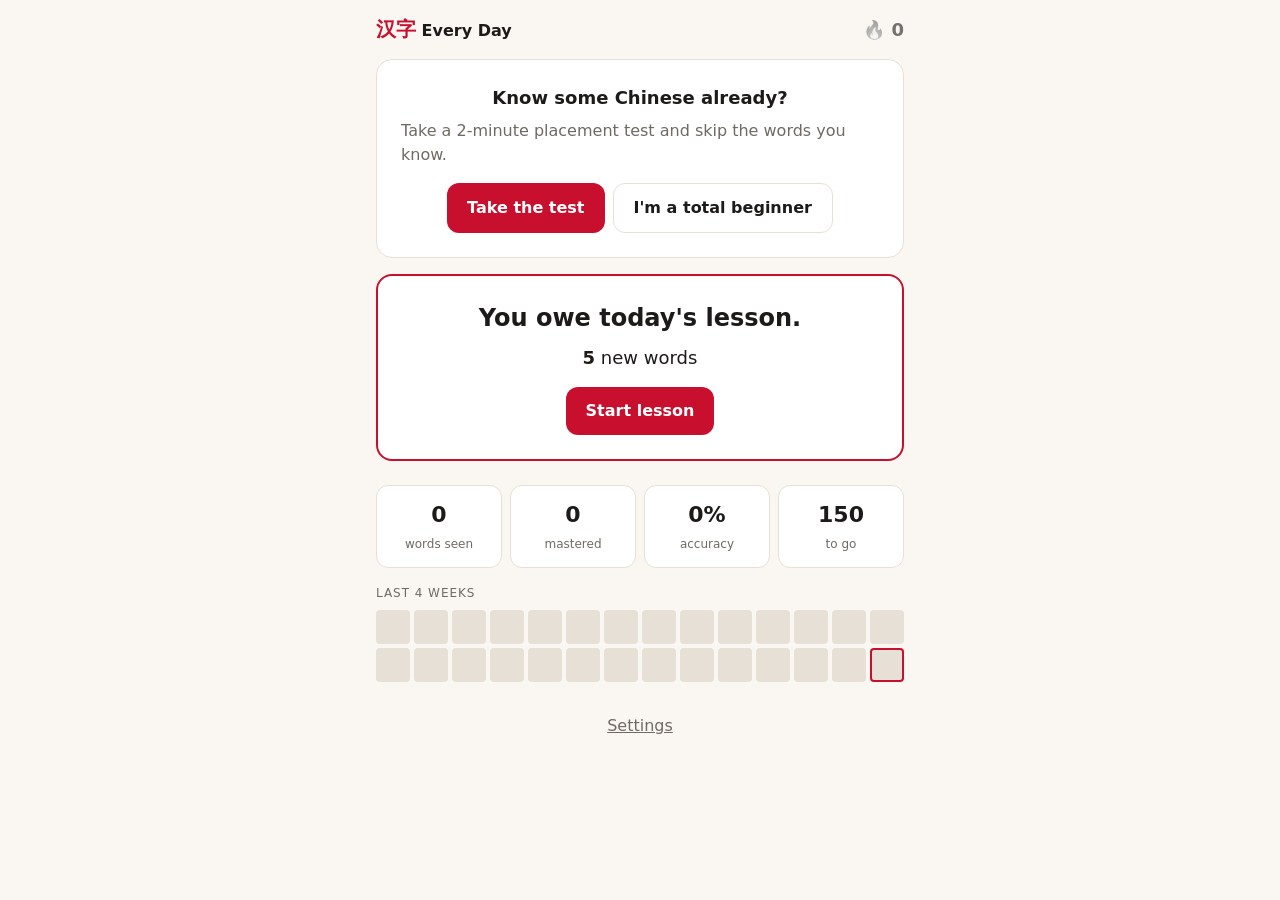
==== docs/index.html @ 03035baf "Lay out the repo like skill-ladder and sub-x Move the website (and Chrome extension) into docs/ and " ====
<!doctype html>
<html lang="en">
<head>
  <meta charset="utf-8">
  <meta name="viewport" content="width=device-width, initial-scale=1">
  <title>汉字 Every Day</title>
  <meta name="theme-color" content="#c8102e">
  <meta name="apple-mobile-web-app-capable" content="yes">
  <meta name="mobile-web-app-capable" content="yes">
  <meta name="apple-mobile-web-app-title" content="汉字">
  <meta name="apple-mobile-web-app-status-bar-style" content="default">
  <link rel="icon" href="icon-128.png">
  <link rel="apple-touch-icon" href="apple-touch-icon.png">
  <link rel="manifest" href="manifest.webmanifest">
  <link rel="stylesheet" href="styles.css">
</head>
<body>
  <div id="app"></div>
  <script src="shared.js"></script>
  <script src="words.js"></script>
  <script src="app.js"></script>
</body>
</html>
---- docs/styles.css ----
:root {
  --bg: #faf7f2;
  --surface: #ffffff;
  --text: #1d1b19;
  --muted: #6f6a63;
  --line: #e6e0d6;
  --accent: #c8102e;
  --accent-ink: #ffffff;
  --good: #1f8a4c;
  --good-bg: #e7f5ec;
  --bad: #c8102e;
  --bad-bg: #fbe9ec;
  --hanzi: "PingFang SC", "Hiragino Sans GB", "Noto Sans SC", "Microsoft YaHei", sans-serif;
  color-scheme: light dark;
}

@media (prefers-color-scheme: dark) {
  :root {
    --bg: #141312;
    --surface: #1e1c1a;
    --text: #f1ede7;
    --muted: #a39d95;
    --line: #34302c;
    --accent: #ff4d5e;
    --accent-ink: #141312;
    --good: #4cc37e;
    --good-bg: #16301f;
    --bad: #ff6b78;
    --bad-bg: #3a1a1e;
  }
}

* { box-sizing: border-box; }

body {
  margin: 0;
  background: var(--bg);
  color: var(--text);
  font: 16px/1.5 system-ui, -apple-system, "Segoe UI", sans-serif;
}

#app { max-width: 560px; margin: 0 auto; padding: 0 16px 48px; }

.top { display: flex; justify-content: space-between; align-items: center; padding: 16px 0; }
.brand { all: unset; cursor: pointer; font: 700 20px var(--hanzi); color: var(--accent); }
.brand span { font-family: system-ui, sans-serif; font-weight: 600; color: var(--text); font-size: 16px; }
.streak { font-weight: 700; font-size: 18px; }
.streak.cold { filter: grayscale(1); opacity: 0.6; }

.card {
  background: var(--surface);
  border: 1px solid var(--line);
  border-radius: 16px;
  padding: 24px;
  text-align: center;
}
.card h1 { margin: 0 0 8px; font-size: 24px; }
.card h2 { font-size: 18px; margin: 0 0 8px; text-align: left; }
.card p { margin: 0 0 16px; color: var(--muted); }
.card.owe { border: 2px solid var(--accent); }
.card.ok .big { font-size: 48px; color: var(--good); line-height: 1; margin-bottom: 8px; }
.owed { font-size: 18px; color: var(--text) !important; }
.blocked { background: var(--bad-bg); color: var(--bad) !important; padding: 10px 12px; border-radius: 10px; }
.shame { color: var(--bad) !important; font-weight: 600; }
.row { display: flex; gap: 8px; justify-content: center; flex-wrap: wrap; }

.btn {
  display: inline-block;
  border: 0;
  border-radius: 12px;
  padding: 12px 20px;
  font: inherit;
  font-weight: 600;
  cursor: pointer;
  text-decoration: none;
}
.btn.primary { background: var(--accent); color: var(--accent-ink); }
.btn.ghost { background: transparent; color: var(--text); border: 1px solid var(--line); }
.btn.danger { background: var(--bad-bg); color: var(--bad); }
.btn.speaker { font-size: 40px; padding: 16px 32px; background: var(--surface); border: 1px solid var(--line); margin-bottom: 16px; }
.btn:focus-visible, .opt-btn:focus-visible { outline: 3px solid var(--accent); outline-offset: 2px; }
.link { all: unset; cursor: pointer; color: var(--muted); text-decoration: underline; }
.icon { all: unset; cursor: pointer; font-size: 24px; padding: 4px 8px; }

.stats { display: grid; grid-template-columns: repeat(4, 1fr); gap: 8px; margin: 24px 0 16px; }
.stats div { background: var(--surface); border: 1px solid var(--line); border-radius: 12px; padding: 12px 4px; text-align: center; }
.stats b { display: block; font-size: 22px; }
.stats span { font-size: 12px; color: var(--muted); }
.label { font-size: 12px; text-transform: uppercase; letter-spacing: 0.08em; color: var(--muted); margin: 0 0 8px; }
.cal { display: grid; grid-template-columns: repeat(14, 1fr); gap: 4px; }
.day { aspect-ratio: 1; border-radius: 4px; background: var(--line); }
.day.on { background: var(--good); }
.day.today { outline: 2px solid var(--accent); outline-offset: -2px; }

footer { text-align: center; margin-top: 32px; }

.progress { height: 6px; background: var(--line); border-radius: 3px; overflow: hidden; }
.progress div { height: 100%; background: var(--accent); transition: width 0.3s; }

.lesson { text-align: center; padding-top: 32px; }
.lesson > .btn { margin: 8px 4px; }
.hanzi { font: 400 88px/1.2 var(--hanzi); margin: 8px 0 16px; }
.hanzi.sm { font-size: 44px; margin: 0; }
.hanzi.opt { font-size: 36px; margin: 0; }
.pinyin { font-size: 18px; color: var(--accent); font-weight: 600; }
.pinyin.lg { font-size: 26px; }
.meaning { color: var(--muted); }
.meaning.lg { font-size: 20px; color: var(--text); margin-bottom: 24px; }
.meaning.xl { font-size: 28px; color: var(--text); font-weight: 600; margin: 16px 0 24px; }

.opts { display: grid; gap: 10px; margin-top: 16px; }
.opts.grid { grid-template-columns: 1fr 1fr; }
.opt-btn {
  position: relative;
  background: var(--surface);
  border: 2px solid var(--line);
  border-radius: 12px;
  padding: 16px 12px;
  font: inherit;
  color: var(--text);
  cursor: pointer;
  min-height: 60px;
}
@media (hover: hover) {
  .opt-btn:hover:not(:disabled) { border-color: var(--accent); }
}
.opt-btn:disabled { cursor: default; opacity: 0.55; }
.opt-btn.right { border-color: var(--good); background: var(--good-bg); opacity: 1; }
.opt-btn.wrong { border-color: var(--bad); background: var(--bad-bg); opacity: 1; }
.opt-btn kbd { position: absolute; top: 6px; left: 8px; font: 11px system-ui; color: var(--muted); }

.pin { display: flex; gap: 8px; margin-top: 16px; }
.pin input {
  flex: 1;
  min-width: 0;
  font: inherit;
  font-size: 20px;
  padding: 12px;
  border-radius: 12px;
  border: 2px solid var(--line);
  background: var(--surface);
  color: var(--text);
}
.pin input:focus { outline: none; border-color: var(--accent); }
.hint { font-size: 13px; color: var(--muted); }

.feedback { margin-top: 24px; padding: 16px; border-radius: 16px; text-align: left; }
.feedback.good { background: var(--good-bg); }
.feedback.bad { background: var(--bad-bg); }
.verdict { margin: 0 0 8px; font-weight: 700; }
.good .verdict { color: var(--good); }
.bad .verdict { color: var(--bad); }
.reveal { display: flex; align-items: center; gap: 16px; margin-bottom: 16px; }
.reveal > div:nth-child(2) { flex: 1; }
.feedback .btn { width: 100%; }

.settings { display: grid; gap: 20px; text-align: left; }
.settings label { display: grid; gap: 6px; font-weight: 600; }
.settings input, .settings textarea {
  font: inherit;
  font-weight: 400;
  padding: 10px;
  border-radius: 10px;
  border: 1px solid var(--line);
  background: var(--bg);
  color: var(--text);
}
.settings textarea:disabled { opacity: 0.5; }
.settings small { font-weight: 400; color: var(--muted); }
.card hr { border: 0; border-top: 1px solid var(--line); margin: 24px 0; }
.card section p, .card > p { text-align: left; }
.card.ok > p, .card.owe > p { text-align: center; }

@media (max-width: 420px) {
  .hanzi { font-size: 72px; }
  .stats { grid-template-columns: repeat(2, 1fr); }
}

/* Phones: no keyboard shortcuts to show, and keep clear of the notch / home bar. */
@media (hover: none) {
  .opt-btn kbd { display: none; }
}
#app { padding-top: env(safe-area-inset-top); padding-bottom: calc(48px + env(safe-area-inset-bottom)); }

/* How common a word is */
.freq { display: inline-block; font-size: 12px; font-weight: 600; padding: 2px 8px; border-radius: 999px; margin-top: 4px; letter-spacing: 0.02em; }
.freq.f3 { background: var(--good-bg); color: var(--good); }
.freq.f2 { background: var(--line); color: var(--text); }
.freq.f1 { background: var(--bg); color: var(--muted); border: 1px solid var(--line); }
.note { font-size: 14px; color: var(--text) !important; background: var(--bg); border-left: 3px solid var(--accent); padding: 8px 12px; border-radius: 6px; text-align: left; margin: 12px 0 16px !important; }
.lesson .note { max-width: 420px; margin-left: auto !important; margin-right: auto !important; }

/* Placement test */
.card.offer { margin-bottom: 16px; }
.card.offer h2 { text-align: center; }
.opt-btn.idk { color: var(--muted); border-style: dashed; }
.hanzi-inline { font-family: var(--hanzi); font-size: 20px; color: var(--text); }

/* Android app */
.card.warn { border: 2px solid var(--accent); margin-bottom: 16px; }
.card.warn h2 { text-align: center; }
.card.warn .link { display: block; margin: 12px auto 0; font-size: 14px; }
.apps { border: 0; padding: 0; margin: 0; display: grid; gap: 6px; }
.apps legend { font-weight: 600; padding: 0; margin-bottom: 6px; }
.apps:disabled { opacity: 0.5; }
.app-list { max-height: 320px; overflow-y: auto; border: 1px solid var(--line); border-radius: 10px; }
.app { display: flex !important; align-items: center; gap: 10px; padding: 10px 12px; font-weight: 400 !important; border-bottom: 1px solid var(--line); }
.app:last-child { border-bottom: 0; }
.app input { width: 20px; height: 20px; accent-color: var(--accent); }
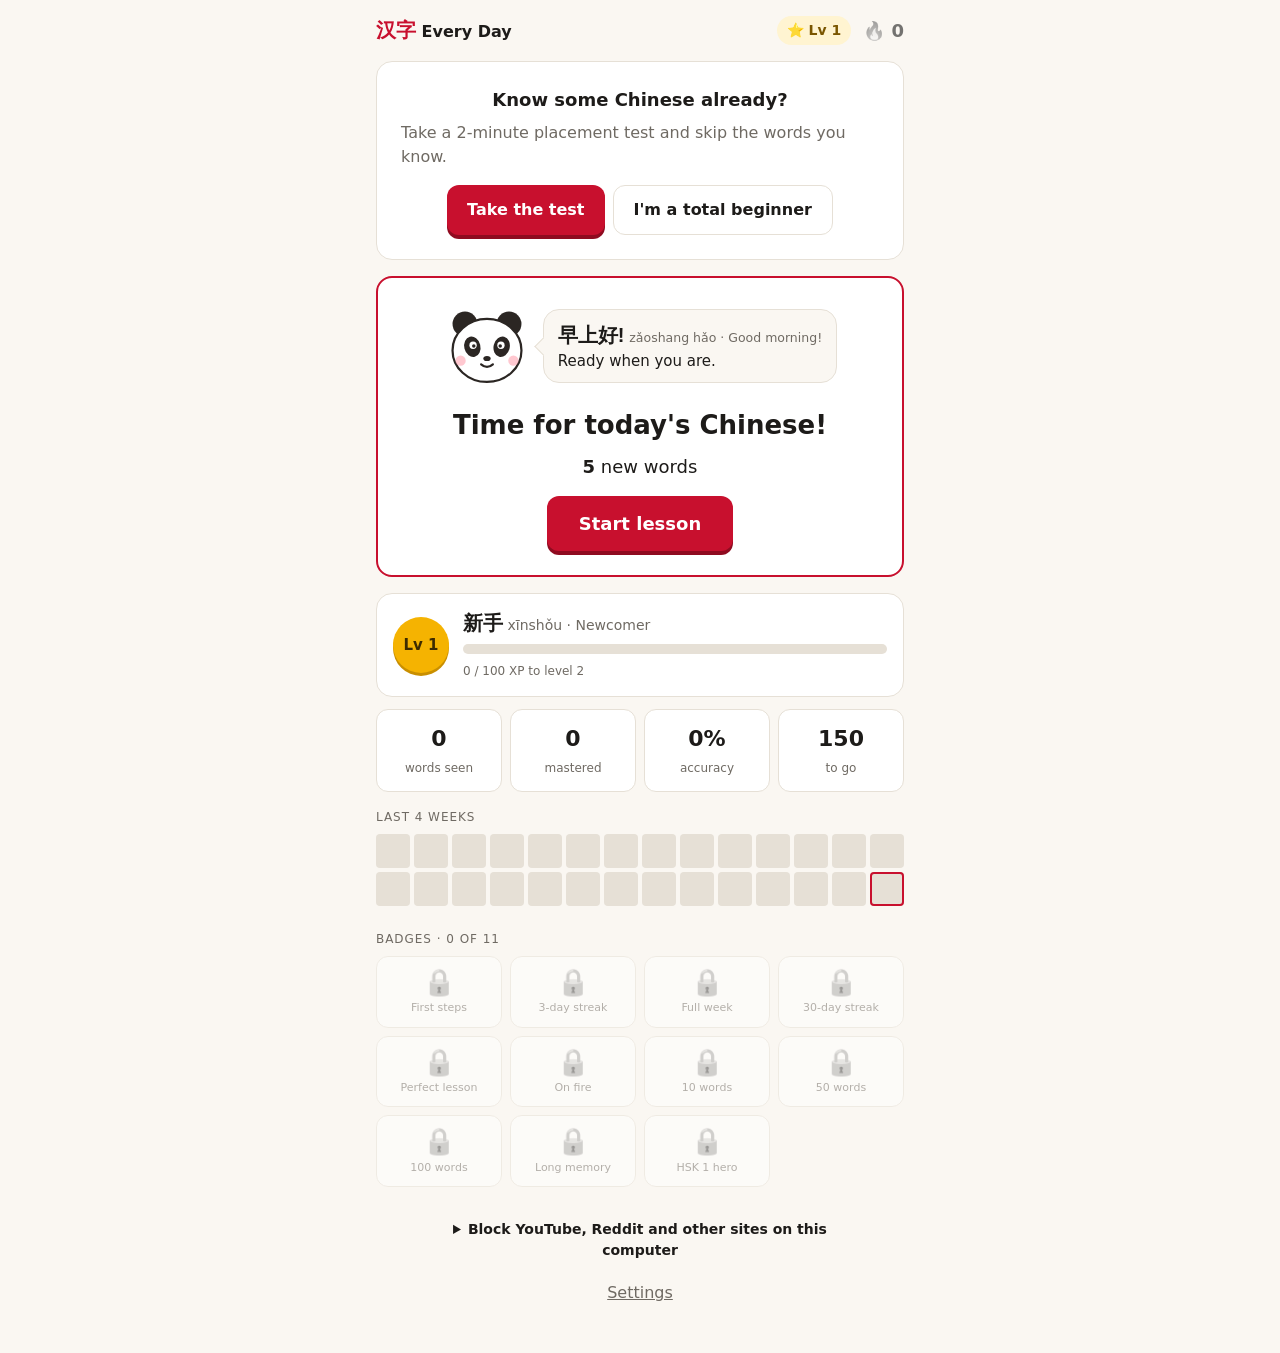
==== commit 08fdd093: "Make learning fun: Bao the panda, XP, levels, badges, sounds and confetti Right answers now earn XP " ====
--- a/docs/index.html
+++ b/docs/index.html
@@ -18,6 +18,7 @@
   <div id="app"></div>
   <script src="shared.js"></script>
   <script src="words.js"></script>
+  <script src="fun.js"></script>
   <script src="app.js"></script>
 </body>
 </html>
--- a/docs/styles.css
+++ b/docs/styles.css
@@ -10,6 +10,10 @@
   --good-bg: #e7f5ec;
   --bad: #c8102e;
   --bad-bg: #fbe9ec;
+  --accent-deep: #8f0b20;
+  --gold: #f5b301;
+  --gold-bg: #fff4d1;
+  --gold-ink: #7a5600;
   --hanzi: "PingFang SC", "Hiragino Sans GB", "Noto Sans SC", "Microsoft YaHei", sans-serif;
   color-scheme: light dark;
 }
@@ -27,6 +31,10 @@
     --good-bg: #16301f;
     --bad: #ff6b78;
     --bad-bg: #3a1a1e;
+    --accent-deep: #b3273a;
+    --gold: #ffcc4d;
+    --gold-bg: #3a2f10;
+    --gold-ink: #ffdf8a;
   }
 }
 
@@ -207,3 +215,111 @@
 .app { display: flex !important; align-items: center; gap: 10px; padding: 10px 12px; font-weight: 400 !important; border-bottom: 1px solid var(--line); }
 .app:last-child { border-bottom: 0; }
 .app input { width: 20px; height: 20px; accent-color: var(--accent); }
+
+/* Installing */
+.top-right { display: flex; align-items: center; gap: 12px; }
+.btn.install { padding: 6px 12px; font-size: 14px; background: var(--accent); color: var(--accent-ink); }
+.install-box { display: grid; justify-items: center; gap: 6px; margin-bottom: 20px; }
+.install-box small, .install-hint { color: var(--muted); font-size: 13px; margin: 0; max-width: 360px; }
+
+/* Desktop: website blocker instructions */
+.desk { max-width: 420px; text-align: left; font-size: 14px; color: var(--muted); }
+.desk summary { cursor: pointer; color: var(--text); font-weight: 600; text-align: center; }
+.desk ol { padding-left: 20px; margin: 12px 0 8px; }
+.desk li { margin-bottom: 6px; }
+.desk a { color: var(--accent); }
+.desk code { background: var(--line); padding: 1px 5px; border-radius: 4px; font-size: 13px; }
+
+/* ---------- the cheerful layer: Bao, XP, badges, motion ---------- */
+
+/* Buttons you can feel: a solid edge that presses down */
+.btn.primary { box-shadow: 0 4px 0 var(--accent-deep); transition: transform 0.06s, box-shadow 0.06s; }
+.btn.primary:active { transform: translateY(3px); box-shadow: 0 1px 0 var(--accent-deep); }
+.btn.big-btn { font-size: 18px; padding: 14px 32px; }
+.btn.install { box-shadow: 0 3px 0 var(--accent-deep); }
+.opt-btn { box-shadow: 0 3px 0 var(--line); transition: transform 0.06s, box-shadow 0.06s, border-color 0.1s; }
+.opt-btn:active:not(:disabled) { transform: translateY(2px); box-shadow: 0 1px 0 var(--line); }
+.opt-btn.right { box-shadow: 0 3px 0 var(--good); animation: pop 0.35s; }
+.opt-btn.wrong { box-shadow: 0 3px 0 var(--bad); animation: shake 0.35s; }
+
+.xp-chip { font-weight: 700; font-size: 14px; background: var(--gold-bg); color: var(--gold-ink); padding: 4px 10px; border-radius: 999px; }
+
+/* Bao and his speech bubble */
+.panda { flex: none; }
+.bao { display: flex; align-items: center; gap: 12px; justify-content: center; margin-bottom: 16px; text-align: left; }
+.bao .panda { animation: bob 3s ease-in-out infinite; }
+.bubble { position: relative; background: var(--bg); border: 1px solid var(--line); border-radius: 16px; padding: 10px 14px; font-size: 15px; color: var(--text); max-width: 300px; }
+.bubble::before { content: ""; position: absolute; left: -7px; top: 50%; width: 12px; height: 12px; margin-top: -6px; background: var(--bg); border-left: 1px solid var(--line); border-bottom: 1px solid var(--line); transform: rotate(45deg); }
+.bubble small { color: var(--muted); }
+.card.owe h1 { font-size: 26px; }
+.blocked { text-align: center; }
+
+/* Level card */
+.level { display: flex; align-items: center; gap: 14px; background: var(--surface); border: 1px solid var(--line); border-radius: 16px; padding: 14px 16px; margin-top: 16px; text-align: left; }
+.lv-num { flex: none; width: 56px; height: 56px; border-radius: 50%; display: grid; place-items: center; background: var(--gold); color: #3d2b00; font-weight: 800; font-size: 15px; box-shadow: 0 3px 0 #c98f00; }
+.lv-body { flex: 1; min-width: 0; }
+.lv-title { font-size: 14px; color: var(--muted); margin-bottom: 6px; }
+.lv-body small { color: var(--muted); font-size: 12px; }
+.bar { height: 10px; background: var(--line); border-radius: 5px; overflow: hidden; margin-bottom: 4px; }
+.bar div { height: 100%; background: var(--gold); border-radius: 5px; }
+.stats { margin-top: 12px; }
+
+/* Badges */
+.badges { display: grid; grid-template-columns: repeat(4, 1fr); gap: 8px; }
+.badge { all: unset; cursor: pointer; display: grid; justify-items: center; gap: 2px; padding: 10px 4px; border-radius: 12px; background: var(--surface); border: 1px solid var(--line); text-align: center; opacity: 0.5; }
+.badge span { font-size: 26px; line-height: 1.2; filter: grayscale(1); }
+.badge small { font-size: 11px; color: var(--muted); }
+.badge.on { opacity: 1; border-color: var(--gold); background: var(--gold-bg); }
+.badge.on span { filter: none; }
+.badge.on small { color: var(--gold-ink); font-weight: 600; }
+.badge:focus-visible { outline: 3px solid var(--accent); outline-offset: 2px; }
+.cal + .label { margin-top: 24px; }
+
+/* Lesson motion */
+.progress { height: 12px; border-radius: 6px; }
+.progress div { border-radius: 6px; transition: width 0.5s cubic-bezier(0.3, 1.4, 0.5, 1); }
+.lesson.enter > * { animation: rise 0.3s both; }
+.feedback { animation: rise 0.25s both; }
+.fb-head { display: flex; justify-content: space-between; align-items: center; gap: 12px; }
+.fb-head .panda.cheer { animation: hop 0.5s; }
+.verdict { font-size: 20px; }
+.verdict small { font-size: 13px; font-weight: 500; opacity: 0.85; }
+.gain { margin: 0 0 8px; display: flex; gap: 8px; flex-wrap: wrap; font-size: 14px; }
+.gain span, .chips span { background: var(--gold-bg); color: var(--gold-ink); font-weight: 700; padding: 3px 10px; border-radius: 999px; }
+.gain .combo { animation: pop 0.4s; }
+.levelup { margin: 0 0 12px !important; padding: 8px 12px; border-radius: 10px; background: var(--gold); color: #3d2b00 !important; font-weight: 700; text-align: center !important; animation: pop 0.5s; }
+
+/* Lesson summary */
+.celebrate .panda { animation: hop 0.6s 2; }
+.praise { margin: 4px 0 4px !important; font-size: 20px; color: var(--accent) !important; text-align: center !important; }
+.praise small { font-size: 13px; color: var(--muted); }
+.chips { display: flex; gap: 8px; justify-content: center; flex-wrap: wrap; margin-bottom: 16px; }
+.new-badge { background: var(--gold-bg); color: var(--gold-ink) !important; border-radius: 10px; padding: 8px 12px; text-align: center !important; margin-bottom: 12px !important; animation: pop 0.5s; }
+.new-badge span { font-size: 20px; }
+
+.check { display: flex !important; align-items: center; gap: 10px; }
+.check input { width: 20px; height: 20px; accent-color: var(--accent); padding: 0; }
+
+/* Confetti and toast */
+.confetti { position: fixed; inset: 0; pointer-events: none; overflow: hidden; z-index: 20; }
+.confetti i { position: absolute; top: -16px; width: 9px; height: 14px; border-radius: 2px; animation: fall linear both; }
+#toast { position: fixed; left: 50%; bottom: calc(24px + env(safe-area-inset-bottom)); transform: translate(-50%, 20px); background: var(--text); color: var(--bg); padding: 10px 16px; border-radius: 12px; font-size: 14px; max-width: calc(100vw - 32px); opacity: 0; pointer-events: none; transition: opacity 0.2s, transform 0.2s; z-index: 30; }
+#toast.show { opacity: 1; transform: translate(-50%, 0); }
+
+@keyframes rise { from { opacity: 0; transform: translateY(10px); } }
+@keyframes pop { 0% { transform: scale(0.9); } 60% { transform: scale(1.06); } 100% { transform: scale(1); } }
+@keyframes shake { 20%, 60% { transform: translateX(-6px); } 40%, 80% { transform: translateX(6px); } }
+@keyframes bob { 50% { transform: translateY(-4px); } }
+@keyframes hop { 30% { transform: translateY(-12px) rotate(-4deg); } 60% { transform: translateY(0) rotate(3deg); } }
+@keyframes fall { to { transform: translate(var(--drift), 105vh) rotate(var(--spin)); } }
+
+@media (prefers-reduced-motion: reduce) {
+  *, *::before, *::after { animation: none !important; transition: none !important; }
+}
+@media (max-width: 420px) {
+  .bao .panda { width: 72px; height: 72px; }
+}
+@media (prefers-color-scheme: dark) {
+  /* Bao's dark ears need an edge against a dark page */
+  .panda { filter: drop-shadow(0 0 1.5px rgba(255, 255, 255, 0.7)); }
+}
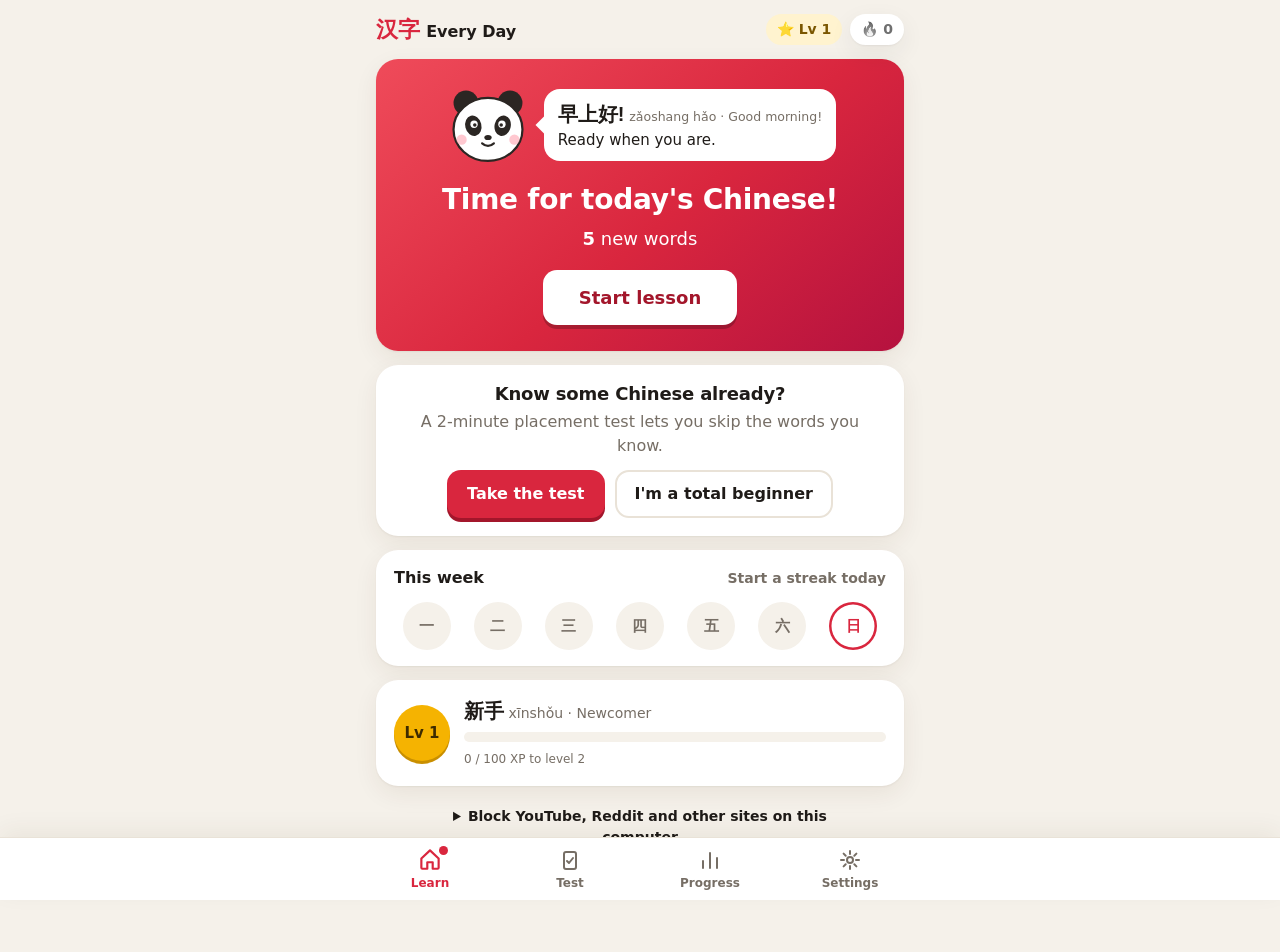
==== commit a571c306: "Add an HSK level test and let learners skip words they already know The Test tab now has "What's my " ====
--- a/docs/index.html
+++ b/docs/index.html
@@ -18,6 +18,7 @@
   <div id="app"></div>
   <script src="shared.js"></script>
   <script src="words.js"></script>
+  <script src="levels.js"></script>
   <script src="fun.js"></script>
   <script src="app.js"></script>
 </body>
--- a/docs/styles.css
+++ b/docs/styles.css
@@ -1,41 +1,55 @@
+/* 汉字 Every Day. Phone first; one centred column on bigger screens. */
+
 :root {
-  --bg: #faf7f2;
+  --bg: #f5f1ea;
   --surface: #ffffff;
-  --text: #1d1b19;
-  --muted: #6f6a63;
-  --line: #e6e0d6;
-  --accent: #c8102e;
+  --sunken: #f5f1ea;
+  --text: #1f1b18;
+  --muted: #766e65;
+  --line: #e9e2d7;
+  --accent: #d9263e;
+  --accent-deep: #a3162b;
   --accent-ink: #ffffff;
+  --hero: linear-gradient(140deg, #ef4b5a 0%, #d9263e 55%, #b5123f 100%);
+  --hero-done: linear-gradient(140deg, #35b877 0%, #1f8a4c 100%);
   --good: #1f8a4c;
-  --good-bg: #e7f5ec;
-  --bad: #c8102e;
-  --bad-bg: #fbe9ec;
-  --accent-deep: #8f0b20;
+  --good-bg: #e4f5ea;
+  --bad: #d9263e;
+  --bad-bg: #fde8eb;
   --gold: #f5b301;
-  --gold-bg: #fff4d1;
+  --gold-deep: #c98f00;
+  --gold-bg: #fff3cf;
   --gold-ink: #7a5600;
+  --shadow: 0 1px 2px rgba(70, 45, 20, 0.06), 0 8px 24px rgba(70, 45, 20, 0.07);
   --hanzi: "PingFang SC", "Hiragino Sans GB", "Noto Sans SC", "Microsoft YaHei", sans-serif;
   color-scheme: light dark;
 }
 
 @media (prefers-color-scheme: dark) {
   :root {
-    --bg: #141312;
-    --surface: #1e1c1a;
-    --text: #f1ede7;
-    --muted: #a39d95;
-    --line: #34302c;
-    --accent: #ff4d5e;
-    --accent-ink: #141312;
+    --bg: #131110;
+    --surface: #1f1c1a;
+    --sunken: #171514;
+    --text: #f3eee8;
+    --muted: #a69e95;
+    --line: #35302b;
+    --accent: #ff5468;
+    --accent-deep: #b3273a;
+    --accent-ink: #1a0508;
+    --hero: linear-gradient(140deg, #d9374a 0%, #b01c33 55%, #7d1030 100%);
+    --hero-done: linear-gradient(140deg, #23855a 0%, #17633a 100%);
     --good: #4cc37e;
     --good-bg: #16301f;
     --bad: #ff6b78;
     --bad-bg: #3a1a1e;
-    --accent-deep: #b3273a;
     --gold: #ffcc4d;
+    --gold-deep: #b98a12;
     --gold-bg: #3a2f10;
     --gold-ink: #ffdf8a;
+    --shadow: 0 1px 2px rgba(0, 0, 0, 0.3), 0 8px 24px rgba(0, 0, 0, 0.25);
   }
+  /* Bao's dark ears need an edge against a dark page */
+  .panda { filter: drop-shadow(0 0 1.5px rgba(255, 255, 255, 0.7)); }
 }
 
 * { box-sizing: border-box; }
@@ -45,184 +59,226 @@
   background: var(--bg);
   color: var(--text);
   font: 16px/1.5 system-ui, -apple-system, "Segoe UI", sans-serif;
-}
-
-#app { max-width: 560px; margin: 0 auto; padding: 0 16px 48px; }
-
-.top { display: flex; justify-content: space-between; align-items: center; padding: 16px 0; }
-.brand { all: unset; cursor: pointer; font: 700 20px var(--hanzi); color: var(--accent); }
-.brand span { font-family: system-ui, sans-serif; font-weight: 600; color: var(--text); font-size: 16px; }
-.streak { font-weight: 700; font-size: 18px; }
-.streak.cold { filter: grayscale(1); opacity: 0.6; }
-
-.card {
-  background: var(--surface);
-  border: 1px solid var(--line);
-  border-radius: 16px;
-  padding: 24px;
-  text-align: center;
-}
-.card h1 { margin: 0 0 8px; font-size: 24px; }
-.card h2 { font-size: 18px; margin: 0 0 8px; text-align: left; }
-.card p { margin: 0 0 16px; color: var(--muted); }
-.card.owe { border: 2px solid var(--accent); }
-.card.ok .big { font-size: 48px; color: var(--good); line-height: 1; margin-bottom: 8px; }
-.owed { font-size: 18px; color: var(--text) !important; }
-.blocked { background: var(--bad-bg); color: var(--bad) !important; padding: 10px 12px; border-radius: 10px; }
-.shame { color: var(--bad) !important; font-weight: 600; }
-.row { display: flex; gap: 8px; justify-content: center; flex-wrap: wrap; }
-
-.btn {
-  display: inline-block;
-  border: 0;
-  border-radius: 12px;
-  padding: 12px 20px;
-  font: inherit;
-  font-weight: 600;
-  cursor: pointer;
-  text-decoration: none;
-}
-.btn.primary { background: var(--accent); color: var(--accent-ink); }
-.btn.ghost { background: transparent; color: var(--text); border: 1px solid var(--line); }
+  -webkit-tap-highlight-color: transparent;
+}
+
+#app {
+  max-width: 560px;
+  margin: 0 auto;
+  padding: env(safe-area-inset-top) 16px calc(104px + env(safe-area-inset-bottom));
+}
+
+h1, h2 { line-height: 1.2; letter-spacing: -0.01em; }
+
+/* ---------- header ---------- */
+
+.top { display: flex; justify-content: space-between; align-items: center; padding: 14px 0; }
+.brand { all: unset; cursor: pointer; font: 800 22px var(--hanzi); color: var(--accent); }
+.brand span { font-family: system-ui, sans-serif; font-weight: 700; color: var(--text); font-size: 16px; }
+.top-right { display: flex; align-items: center; gap: 8px; }
+.xp-chip, .streak { font-weight: 700; font-size: 14px; padding: 5px 11px; border-radius: 999px; background: var(--surface); box-shadow: var(--shadow); }
+.xp-chip { background: var(--gold-bg); color: var(--gold-ink); box-shadow: none; }
+.streak.cold { color: var(--muted); filter: grayscale(1); }
+
+.page-title { font-size: 28px; font-weight: 800; margin: 8px 0 16px; }
+.label { font-size: 12px; font-weight: 700; text-transform: uppercase; letter-spacing: 0.08em; color: var(--muted); margin: 24px 4px 8px; }
+
+/* ---------- cards ---------- */
+
+.card { background: var(--surface); border-radius: 22px; padding: 22px; box-shadow: var(--shadow); margin-bottom: 14px; }
+.card h1 { margin: 0 0 8px; font-size: 26px; font-weight: 800; }
+.card h2 { margin: 0 0 6px; font-size: 18px; font-weight: 700; }
+.card p { margin: 0 0 14px; color: var(--muted); }
+.card hr { border: 0; border-top: 1px solid var(--line); margin: 22px 0; }
+.card.slim { padding: 16px 20px; }
+.card.ok, .card.offer, .card.warn { text-align: center; }
+.card.warn { border: 2px solid var(--accent); }
+.card.warn .link { display: block; margin: 12px auto 0; font-size: 14px; }
+.card.offer { padding: 18px 20px; }
+.card.offer p { margin-bottom: 12px; }
+.card-head { display: flex; gap: 14px; align-items: flex-start; }
+.card-head p { margin-bottom: 8px; }
+.row { display: flex; gap: 10px; justify-content: center; flex-wrap: wrap; }
+.fine { display: block; margin-top: 14px; color: var(--muted); font-size: 13px; }
+.facts { margin: 4px 0 18px; padding: 0; list-style: none; display: grid; gap: 6px; font-size: 15px; }
+.facts li { display: flex; gap: 8px; }
+.facts li::before { content: "✓"; color: var(--good); font-weight: 800; }
+
+/* The big card on the Learn tab */
+.hero { background: var(--hero); color: #fff; text-align: center; padding: 22px 20px 26px; }
+.hero.done { background: var(--hero-done); }
+.hero h1 { color: #fff; font-size: 28px; }
+.hero p { color: rgba(255, 255, 255, 0.9); }
+.hero .owed { font-size: 18px; color: #fff; margin-bottom: 18px; }
+.hero .blocked { background: rgba(0, 0, 0, 0.22); color: #fff; padding: 10px 14px; border-radius: 14px; font-size: 15px; }
+.hero .btn.primary { background: #fff; color: var(--accent-deep); box-shadow: 0 4px 0 rgba(0, 0, 0, 0.22); }
+.hero .btn.primary:active { box-shadow: 0 1px 0 rgba(0, 0, 0, 0.22); }
+.hero .btn.ghost { background: rgba(255, 255, 255, 0.16); color: #fff; border-color: rgba(255, 255, 255, 0.4); }
+.hero.done .btn.primary { color: #17633a; }
+
+/* ---------- buttons ---------- */
+
+.btn { display: inline-block; border: 0; border-radius: 14px; padding: 12px 20px; font: inherit; font-weight: 700; cursor: pointer; text-decoration: none; text-align: center; }
+.btn.primary { background: var(--accent); color: var(--accent-ink); box-shadow: 0 4px 0 var(--accent-deep); transition: transform 0.06s, box-shadow 0.06s; }
+.btn.primary:active { transform: translateY(3px); box-shadow: 0 1px 0 var(--accent-deep); }
+.btn.big-btn { font-size: 18px; padding: 14px 36px; }
+.btn.ghost { background: var(--surface); color: var(--text); border: 2px solid var(--line); padding: 10px 18px; }
 .btn.danger { background: var(--bad-bg); color: var(--bad); }
-.btn.speaker { font-size: 40px; padding: 16px 32px; background: var(--surface); border: 1px solid var(--line); margin-bottom: 16px; }
-.btn:focus-visible, .opt-btn:focus-visible { outline: 3px solid var(--accent); outline-offset: 2px; }
+.btn.install { padding: 6px 12px; font-size: 14px; box-shadow: 0 3px 0 var(--accent-deep); }
+.btn.speaker { font-size: 44px; padding: 18px 36px; background: var(--surface); box-shadow: var(--shadow); margin: 8px 0 12px; border-radius: 24px; }
+.btn:focus-visible, .opt-btn:focus-visible, .badge:focus-visible, .tabs button:focus-visible { outline: 3px solid var(--accent); outline-offset: 2px; }
 .link { all: unset; cursor: pointer; color: var(--muted); text-decoration: underline; }
 .icon { all: unset; cursor: pointer; font-size: 24px; padding: 4px 8px; }
 
-.stats { display: grid; grid-template-columns: repeat(4, 1fr); gap: 8px; margin: 24px 0 16px; }
-.stats div { background: var(--surface); border: 1px solid var(--line); border-radius: 12px; padding: 12px 4px; text-align: center; }
-.stats b { display: block; font-size: 22px; }
+/* ---------- Bao ---------- */
+
+.panda { flex: none; }
+.bao { display: flex; align-items: center; gap: 12px; justify-content: center; margin-bottom: 14px; text-align: left; }
+.bao .panda { animation: bob 3s ease-in-out infinite; }
+.bubble { position: relative; background: var(--surface); color: var(--text); border-radius: 16px; padding: 10px 14px; font-size: 15px; max-width: 300px; }
+.bubble::before { content: ""; position: absolute; left: -6px; top: 50%; width: 12px; height: 12px; margin-top: -6px; background: var(--surface); transform: rotate(45deg); }
+.bubble small { color: var(--muted); }
+
+/* ---------- this week / level / stats ---------- */
+
+.week { background: var(--surface); border-radius: 22px; padding: 16px 18px; box-shadow: var(--shadow); margin-bottom: 14px; }
+.week-head { display: flex; justify-content: space-between; align-items: baseline; margin-bottom: 12px; }
+.week-head span { font-size: 14px; color: var(--muted); font-weight: 600; }
+.week-days { display: grid; grid-template-columns: repeat(7, 1fr); gap: 6px; }
+.wd { aspect-ratio: 1; max-height: 48px; display: grid; place-items: center; border-radius: 50%; font: 600 15px var(--hanzi); background: var(--sunken); color: var(--muted); justify-self: center; width: 100%; max-width: 48px; }
+.wd.done { background: var(--good); color: #fff; font-weight: 800; }
+.wd.now { background: var(--surface); color: var(--accent); box-shadow: inset 0 0 0 2.5px var(--accent); }
+.wd.later { opacity: 0.55; }
+
+.level { display: flex; align-items: center; gap: 14px; background: var(--surface); border-radius: 22px; padding: 16px 18px; box-shadow: var(--shadow); margin-bottom: 14px; }
+.lv-num { flex: none; width: 56px; height: 56px; border-radius: 50%; display: grid; place-items: center; background: var(--gold); color: #3d2b00; font-weight: 800; font-size: 15px; box-shadow: 0 3px 0 var(--gold-deep); }
+.lv-body { flex: 1; min-width: 0; }
+.lv-title { font-size: 14px; color: var(--muted); margin-bottom: 6px; }
+.lv-title .hanzi-inline { color: var(--text); }
+.lv-body small { color: var(--muted); font-size: 12px; }
+.bar { height: 10px; background: var(--sunken); border-radius: 5px; overflow: hidden; margin-bottom: 4px; }
+.bar div { height: 100%; background: var(--gold); border-radius: 5px; }
+
+.stats { display: grid; grid-template-columns: repeat(4, 1fr); gap: 10px; }
+.stats div { background: var(--surface); border-radius: 18px; padding: 14px 4px; text-align: center; box-shadow: var(--shadow); }
+.stats b { display: block; font-size: 24px; font-weight: 800; }
 .stats span { font-size: 12px; color: var(--muted); }
-.label { font-size: 12px; text-transform: uppercase; letter-spacing: 0.08em; color: var(--muted); margin: 0 0 8px; }
-.cal { display: grid; grid-template-columns: repeat(14, 1fr); gap: 4px; }
-.day { aspect-ratio: 1; border-radius: 4px; background: var(--line); }
+.cal { display: grid; grid-template-columns: repeat(14, 1fr); gap: 5px; background: var(--surface); border-radius: 18px; padding: 14px; box-shadow: var(--shadow); }
+.day { aspect-ratio: 1; border-radius: 5px; background: var(--sunken); }
 .day.on { background: var(--good); }
-.day.today { outline: 2px solid var(--accent); outline-offset: -2px; }
-
-footer { text-align: center; margin-top: 32px; }
-
-.progress { height: 6px; background: var(--line); border-radius: 3px; overflow: hidden; }
-.progress div { height: 100%; background: var(--accent); transition: width 0.3s; }
-
-.lesson { text-align: center; padding-top: 32px; }
+.day.today { box-shadow: inset 0 0 0 2px var(--accent); }
+
+.badges { display: grid; grid-template-columns: repeat(4, 1fr); gap: 10px; }
+.badge { all: unset; cursor: pointer; display: grid; justify-items: center; gap: 2px; padding: 12px 4px; border-radius: 18px; background: var(--surface); text-align: center; opacity: 0.55; }
+.badge span { font-size: 28px; line-height: 1.2; filter: grayscale(1); }
+.badge small { font-size: 11px; color: var(--muted); }
+.badge.on { opacity: 1; background: var(--gold-bg); box-shadow: inset 0 0 0 2px var(--gold); }
+.badge.on span { filter: none; }
+.badge.on small { color: var(--gold-ink); font-weight: 700; }
+
+/* Rows of results and words */
+.card.list { padding: 6px 20px; }
+.list-row { display: flex; justify-content: space-between; align-items: center; gap: 12px; padding: 12px 0; border-bottom: 1px solid var(--line); font-size: 15px; }
+.list-row:last-child { border-bottom: 0; }
+.list-row .pass { color: var(--good); font-weight: 700; }
+.list-row .fail { color: var(--muted); }
+.words .list-row { justify-content: flex-start; }
+.words .list-row .hanzi-inline { min-width: 64px; font-size: 22px; }
+.words .list-row span:last-child { margin-left: auto; color: var(--muted); text-align: right; }
+
+/* ---------- lessons and tests ---------- */
+
+.progress { height: 12px; background: var(--line); border-radius: 6px; overflow: hidden; }
+.progress div { height: 100%; background: var(--accent); border-radius: 6px; transition: width 0.5s cubic-bezier(0.3, 1.4, 0.5, 1); }
+.exam-bar { display: flex; justify-content: space-between; font-size: 14px; font-weight: 600; color: var(--muted); margin-bottom: 8px; }
+.clock b { color: var(--text); font-variant-numeric: tabular-nums; }
+
+.lesson { text-align: center; padding-top: 28px; }
+.lesson > .label { margin-top: 0; }
 .lesson > .btn { margin: 8px 4px; }
-.hanzi { font: 400 88px/1.2 var(--hanzi); margin: 8px 0 16px; }
+.lesson.enter > * { animation: rise 0.3s both; }
+.hanzi { font: 400 92px/1.2 var(--hanzi); margin: 4px 0 14px; }
 .hanzi.sm { font-size: 44px; margin: 0; }
-.hanzi.opt { font-size: 36px; margin: 0; }
-.pinyin { font-size: 18px; color: var(--accent); font-weight: 600; }
+.hanzi.opt { font-size: 38px; margin: 0; }
+.hanzi-inline { font-family: var(--hanzi); font-size: 20px; }
+.pinyin { font-size: 18px; color: var(--accent); font-weight: 700; }
 .pinyin.lg { font-size: 26px; }
 .meaning { color: var(--muted); }
-.meaning.lg { font-size: 20px; color: var(--text); margin-bottom: 24px; }
-.meaning.xl { font-size: 28px; color: var(--text); font-weight: 600; margin: 16px 0 24px; }
-
-.opts { display: grid; gap: 10px; margin-top: 16px; }
+.meaning.lg { font-size: 20px; color: var(--text); margin-bottom: 20px; }
+.meaning.xl { font-size: 30px; color: var(--text); font-weight: 800; margin: 16px 0 24px; }
+
+.opts { display: grid; gap: 12px; margin-top: 16px; }
 .opts.grid { grid-template-columns: 1fr 1fr; }
-.opt-btn {
-  position: relative;
-  background: var(--surface);
-  border: 2px solid var(--line);
-  border-radius: 12px;
-  padding: 16px 12px;
-  font: inherit;
-  color: var(--text);
-  cursor: pointer;
-  min-height: 60px;
-}
-@media (hover: hover) {
-  .opt-btn:hover:not(:disabled) { border-color: var(--accent); }
-}
+.opt-btn { position: relative; background: var(--surface); border: 2px solid var(--line); border-radius: 18px; padding: 16px 12px; font: inherit; font-size: 17px; color: var(--text); cursor: pointer; min-height: 64px; box-shadow: 0 3px 0 var(--line); transition: transform 0.06s, box-shadow 0.06s, border-color 0.1s; }
+.opt-btn:active:not(:disabled) { transform: translateY(2px); box-shadow: 0 1px 0 var(--line); }
 .opt-btn:disabled { cursor: default; opacity: 0.55; }
-.opt-btn.right { border-color: var(--good); background: var(--good-bg); opacity: 1; }
-.opt-btn.wrong { border-color: var(--bad); background: var(--bad-bg); opacity: 1; }
-.opt-btn kbd { position: absolute; top: 6px; left: 8px; font: 11px system-ui; color: var(--muted); }
+.opt-btn.right { border-color: var(--good); background: var(--good-bg); opacity: 1; box-shadow: 0 3px 0 var(--good); animation: pop 0.35s; }
+.opt-btn.wrong { border-color: var(--bad); background: var(--bad-bg); opacity: 1; box-shadow: 0 3px 0 var(--bad); animation: shake 0.35s; }
+.opt-btn.idk { color: var(--muted); border-style: dashed; box-shadow: none; }
+.opt-btn kbd { position: absolute; top: 6px; left: 10px; font: 11px system-ui; color: var(--muted); }
+.idk-link { display: inline-block; margin-top: 18px; padding: 8px 12px; font-size: 15px; }
 
 .pin { display: flex; gap: 8px; margin-top: 16px; }
-.pin input {
-  flex: 1;
-  min-width: 0;
-  font: inherit;
-  font-size: 20px;
-  padding: 12px;
-  border-radius: 12px;
-  border: 2px solid var(--line);
-  background: var(--surface);
-  color: var(--text);
-}
+.pin input { flex: 1; min-width: 0; font: inherit; font-size: 20px; padding: 12px 14px; border-radius: 14px; border: 2px solid var(--line); background: var(--surface); color: var(--text); }
 .pin input:focus { outline: none; border-color: var(--accent); }
-.hint { font-size: 13px; color: var(--muted); }
-
-.feedback { margin-top: 24px; padding: 16px; border-radius: 16px; text-align: left; }
+.hint { font-size: 13px; color: var(--muted); margin: 10px 0 0; }
+
+.feedback { margin-top: 24px; padding: 18px; border-radius: 22px; text-align: left; animation: rise 0.25s both; }
 .feedback.good { background: var(--good-bg); }
 .feedback.bad { background: var(--bad-bg); }
-.verdict { margin: 0 0 8px; font-weight: 700; }
+.feedback .btn { width: 100%; }
+.fb-head { display: flex; justify-content: space-between; align-items: center; gap: 12px; }
+.fb-head .panda.cheer { animation: hop 0.5s; }
+.verdict { margin: 0 0 8px; font-weight: 700; font-size: 20px; }
+.verdict small { font-size: 13px; font-weight: 500; opacity: 0.85; }
 .good .verdict { color: var(--good); }
 .bad .verdict { color: var(--bad); }
+.verdict .hanzi-inline { color: var(--text); }
+.gain { margin: 0 0 8px; display: flex; gap: 8px; flex-wrap: wrap; font-size: 14px; }
+.gain span, .chips span { background: var(--gold-bg); color: var(--gold-ink); font-weight: 700; padding: 3px 10px; border-radius: 999px; }
+.gain .combo { animation: pop 0.4s; }
+.levelup { margin: 0 0 12px !important; padding: 8px 12px; border-radius: 12px; background: var(--gold); color: #3d2b00 !important; font-weight: 700; text-align: center; animation: pop 0.5s; }
 .reveal { display: flex; align-items: center; gap: 16px; margin-bottom: 16px; }
 .reveal > div:nth-child(2) { flex: 1; }
-.feedback .btn { width: 100%; }
-
-.settings { display: grid; gap: 20px; text-align: left; }
-.settings label { display: grid; gap: 6px; font-weight: 600; }
-.settings input, .settings textarea {
-  font: inherit;
-  font-weight: 400;
-  padding: 10px;
-  border-radius: 10px;
-  border: 1px solid var(--line);
-  background: var(--bg);
-  color: var(--text);
-}
+
+.freq { display: inline-block; font-size: 12px; font-weight: 700; padding: 2px 8px; border-radius: 999px; margin-top: 4px; }
+.freq.f3 { background: var(--good-bg); color: var(--good); }
+.freq.f2 { background: var(--line); color: var(--text); }
+.freq.f1 { background: var(--surface); color: var(--muted); box-shadow: inset 0 0 0 1px var(--line); }
+.note { font-size: 14px; color: var(--text) !important; background: var(--surface); border-left: 3px solid var(--accent); padding: 8px 12px; border-radius: 8px; text-align: left; margin: 12px 0 16px !important; }
+.lesson > .note { max-width: 420px; margin-left: auto !important; margin-right: auto !important; }
+
+/* Finishing screens */
+.celebrate .panda { animation: hop 0.6s 2; }
+.praise { margin: 4px 0 !important; font-size: 20px; color: var(--accent) !important; }
+.praise small { font-size: 13px; color: var(--muted); }
+.score { font-size: 56px !important; margin: 4px 0 !important; }
+.score small { font-size: 22px; color: var(--muted); font-weight: 600; }
+.chips { display: flex; gap: 8px; justify-content: center; flex-wrap: wrap; margin-bottom: 16px; }
+.new-badge { background: var(--gold-bg); color: var(--gold-ink) !important; border-radius: 12px; padding: 8px 12px; margin-bottom: 12px !important; animation: pop 0.5s; }
+.new-badge span { font-size: 20px; }
+
+/* ---------- settings ---------- */
+
+.settings { display: grid; gap: 20px; }
+.settings label { display: grid; gap: 6px; font-weight: 700; }
+.settings input, .settings textarea { font: inherit; font-weight: 400; padding: 10px 12px; border-radius: 12px; border: 2px solid var(--line); background: var(--sunken); color: var(--text); }
 .settings textarea:disabled { opacity: 0.5; }
 .settings small { font-weight: 400; color: var(--muted); }
-.card hr { border: 0; border-top: 1px solid var(--line); margin: 24px 0; }
-.card section p, .card > p { text-align: left; }
-.card.ok > p, .card.owe > p { text-align: center; }
-
-@media (max-width: 420px) {
-  .hanzi { font-size: 72px; }
-  .stats { grid-template-columns: repeat(2, 1fr); }
-}
-
-/* Phones: no keyboard shortcuts to show, and keep clear of the notch / home bar. */
-@media (hover: none) {
-  .opt-btn kbd { display: none; }
-}
-#app { padding-top: env(safe-area-inset-top); padding-bottom: calc(48px + env(safe-area-inset-bottom)); }
-
-/* How common a word is */
-.freq { display: inline-block; font-size: 12px; font-weight: 600; padding: 2px 8px; border-radius: 999px; margin-top: 4px; letter-spacing: 0.02em; }
-.freq.f3 { background: var(--good-bg); color: var(--good); }
-.freq.f2 { background: var(--line); color: var(--text); }
-.freq.f1 { background: var(--bg); color: var(--muted); border: 1px solid var(--line); }
-.note { font-size: 14px; color: var(--text) !important; background: var(--bg); border-left: 3px solid var(--accent); padding: 8px 12px; border-radius: 6px; text-align: left; margin: 12px 0 16px !important; }
-.lesson .note { max-width: 420px; margin-left: auto !important; margin-right: auto !important; }
-
-/* Placement test */
-.card.offer { margin-bottom: 16px; }
-.card.offer h2 { text-align: center; }
-.opt-btn.idk { color: var(--muted); border-style: dashed; }
-.hanzi-inline { font-family: var(--hanzi); font-size: 20px; color: var(--text); }
-
-/* Android app */
-.card.warn { border: 2px solid var(--accent); margin-bottom: 16px; }
-.card.warn h2 { text-align: center; }
-.card.warn .link { display: block; margin: 12px auto 0; font-size: 14px; }
+.check { display: flex !important; align-items: center; gap: 10px; }
+.check input { width: 20px; height: 20px; accent-color: var(--accent); padding: 0; }
 .apps { border: 0; padding: 0; margin: 0; display: grid; gap: 6px; }
-.apps legend { font-weight: 600; padding: 0; margin-bottom: 6px; }
+.apps legend { font-weight: 700; padding: 0; margin-bottom: 6px; }
 .apps:disabled { opacity: 0.5; }
-.app-list { max-height: 320px; overflow-y: auto; border: 1px solid var(--line); border-radius: 10px; }
+.app-list { max-height: 320px; overflow-y: auto; border: 2px solid var(--line); border-radius: 12px; }
 .app { display: flex !important; align-items: center; gap: 10px; padding: 10px 12px; font-weight: 400 !important; border-bottom: 1px solid var(--line); }
 .app:last-child { border-bottom: 0; }
 .app input { width: 20px; height: 20px; accent-color: var(--accent); }
 
-/* Installing */
-.top-right { display: flex; align-items: center; gap: 12px; }
-.btn.install { padding: 6px 12px; font-size: 14px; background: var(--accent); color: var(--accent-ink); }
-.install-box { display: grid; justify-items: center; gap: 6px; margin-bottom: 20px; }
+/* ---------- installing ---------- */
+
+.install-box { display: grid; justify-items: center; gap: 6px; margin: 20px 0 0; text-align: center; }
 .install-box small, .install-hint { color: var(--muted); font-size: 13px; margin: 0; max-width: 360px; }
-
-/* Desktop: website blocker instructions */
 .desk { max-width: 420px; text-align: left; font-size: 14px; color: var(--muted); }
 .desk summary { cursor: pointer; color: var(--text); font-weight: 600; text-align: center; }
 .desk ol { padding-left: 20px; margin: 12px 0 8px; }
@@ -230,80 +286,20 @@
 .desk a { color: var(--accent); }
 .desk code { background: var(--line); padding: 1px 5px; border-radius: 4px; font-size: 13px; }
 
-/* ---------- the cheerful layer: Bao, XP, badges, motion ---------- */
-
-/* Buttons you can feel: a solid edge that presses down */
-.btn.primary { box-shadow: 0 4px 0 var(--accent-deep); transition: transform 0.06s, box-shadow 0.06s; }
-.btn.primary:active { transform: translateY(3px); box-shadow: 0 1px 0 var(--accent-deep); }
-.btn.big-btn { font-size: 18px; padding: 14px 32px; }
-.btn.install { box-shadow: 0 3px 0 var(--accent-deep); }
-.opt-btn { box-shadow: 0 3px 0 var(--line); transition: transform 0.06s, box-shadow 0.06s, border-color 0.1s; }
-.opt-btn:active:not(:disabled) { transform: translateY(2px); box-shadow: 0 1px 0 var(--line); }
-.opt-btn.right { box-shadow: 0 3px 0 var(--good); animation: pop 0.35s; }
-.opt-btn.wrong { box-shadow: 0 3px 0 var(--bad); animation: shake 0.35s; }
-
-.xp-chip { font-weight: 700; font-size: 14px; background: var(--gold-bg); color: var(--gold-ink); padding: 4px 10px; border-radius: 999px; }
-
-/* Bao and his speech bubble */
-.panda { flex: none; }
-.bao { display: flex; align-items: center; gap: 12px; justify-content: center; margin-bottom: 16px; text-align: left; }
-.bao .panda { animation: bob 3s ease-in-out infinite; }
-.bubble { position: relative; background: var(--bg); border: 1px solid var(--line); border-radius: 16px; padding: 10px 14px; font-size: 15px; color: var(--text); max-width: 300px; }
-.bubble::before { content: ""; position: absolute; left: -7px; top: 50%; width: 12px; height: 12px; margin-top: -6px; background: var(--bg); border-left: 1px solid var(--line); border-bottom: 1px solid var(--line); transform: rotate(45deg); }
-.bubble small { color: var(--muted); }
-.card.owe h1 { font-size: 26px; }
-.blocked { text-align: center; }
-
-/* Level card */
-.level { display: flex; align-items: center; gap: 14px; background: var(--surface); border: 1px solid var(--line); border-radius: 16px; padding: 14px 16px; margin-top: 16px; text-align: left; }
-.lv-num { flex: none; width: 56px; height: 56px; border-radius: 50%; display: grid; place-items: center; background: var(--gold); color: #3d2b00; font-weight: 800; font-size: 15px; box-shadow: 0 3px 0 #c98f00; }
-.lv-body { flex: 1; min-width: 0; }
-.lv-title { font-size: 14px; color: var(--muted); margin-bottom: 6px; }
-.lv-body small { color: var(--muted); font-size: 12px; }
-.bar { height: 10px; background: var(--line); border-radius: 5px; overflow: hidden; margin-bottom: 4px; }
-.bar div { height: 100%; background: var(--gold); border-radius: 5px; }
-.stats { margin-top: 12px; }
-
-/* Badges */
-.badges { display: grid; grid-template-columns: repeat(4, 1fr); gap: 8px; }
-.badge { all: unset; cursor: pointer; display: grid; justify-items: center; gap: 2px; padding: 10px 4px; border-radius: 12px; background: var(--surface); border: 1px solid var(--line); text-align: center; opacity: 0.5; }
-.badge span { font-size: 26px; line-height: 1.2; filter: grayscale(1); }
-.badge small { font-size: 11px; color: var(--muted); }
-.badge.on { opacity: 1; border-color: var(--gold); background: var(--gold-bg); }
-.badge.on span { filter: none; }
-.badge.on small { color: var(--gold-ink); font-weight: 600; }
-.badge:focus-visible { outline: 3px solid var(--accent); outline-offset: 2px; }
-.cal + .label { margin-top: 24px; }
-
-/* Lesson motion */
-.progress { height: 12px; border-radius: 6px; }
-.progress div { border-radius: 6px; transition: width 0.5s cubic-bezier(0.3, 1.4, 0.5, 1); }
-.lesson.enter > * { animation: rise 0.3s both; }
-.feedback { animation: rise 0.25s both; }
-.fb-head { display: flex; justify-content: space-between; align-items: center; gap: 12px; }
-.fb-head .panda.cheer { animation: hop 0.5s; }
-.verdict { font-size: 20px; }
-.verdict small { font-size: 13px; font-weight: 500; opacity: 0.85; }
-.gain { margin: 0 0 8px; display: flex; gap: 8px; flex-wrap: wrap; font-size: 14px; }
-.gain span, .chips span { background: var(--gold-bg); color: var(--gold-ink); font-weight: 700; padding: 3px 10px; border-radius: 999px; }
-.gain .combo { animation: pop 0.4s; }
-.levelup { margin: 0 0 12px !important; padding: 8px 12px; border-radius: 10px; background: var(--gold); color: #3d2b00 !important; font-weight: 700; text-align: center !important; animation: pop 0.5s; }
-
-/* Lesson summary */
-.celebrate .panda { animation: hop 0.6s 2; }
-.praise { margin: 4px 0 4px !important; font-size: 20px; color: var(--accent) !important; text-align: center !important; }
-.praise small { font-size: 13px; color: var(--muted); }
-.chips { display: flex; gap: 8px; justify-content: center; flex-wrap: wrap; margin-bottom: 16px; }
-.new-badge { background: var(--gold-bg); color: var(--gold-ink) !important; border-radius: 10px; padding: 8px 12px; text-align: center !important; margin-bottom: 12px !important; animation: pop 0.5s; }
-.new-badge span { font-size: 20px; }
-
-.check { display: flex !important; align-items: center; gap: 10px; }
-.check input { width: 20px; height: 20px; accent-color: var(--accent); padding: 0; }
-
-/* Confetti and toast */
+/* ---------- tab bar ---------- */
+
+.tabs { position: fixed; left: 0; right: 0; bottom: 0; z-index: 10; background: var(--surface); box-shadow: 0 -1px 0 var(--line), 0 -8px 24px rgba(70, 45, 20, 0.06); padding-bottom: env(safe-area-inset-bottom); }
+.tabs > div { max-width: 560px; margin: 0 auto; display: grid; grid-template-columns: repeat(4, 1fr); }
+.tabs button { all: unset; cursor: pointer; position: relative; display: grid; justify-items: center; gap: 2px; padding: 10px 0 8px; color: var(--muted); font-size: 12px; font-weight: 600; }
+.tabs button.on { color: var(--accent); }
+.tabs button.on svg { transform: translateY(-1px) scale(1.08); }
+.tabs .dot { position: absolute; top: 8px; left: 50%; margin-left: 9px; width: 9px; height: 9px; border-radius: 50%; background: var(--accent); box-shadow: 0 0 0 2px var(--surface); }
+
+/* ---------- confetti, toast, motion ---------- */
+
 .confetti { position: fixed; inset: 0; pointer-events: none; overflow: hidden; z-index: 20; }
 .confetti i { position: absolute; top: -16px; width: 9px; height: 14px; border-radius: 2px; animation: fall linear both; }
-#toast { position: fixed; left: 50%; bottom: calc(24px + env(safe-area-inset-bottom)); transform: translate(-50%, 20px); background: var(--text); color: var(--bg); padding: 10px 16px; border-radius: 12px; font-size: 14px; max-width: calc(100vw - 32px); opacity: 0; pointer-events: none; transition: opacity 0.2s, transform 0.2s; z-index: 30; }
+#toast { position: fixed; left: 50%; bottom: calc(88px + env(safe-area-inset-bottom)); transform: translate(-50%, 20px); background: var(--text); color: var(--bg); padding: 10px 16px; border-radius: 14px; font-size: 14px; max-width: calc(100vw - 32px); opacity: 0; pointer-events: none; transition: opacity 0.2s, transform 0.2s; z-index: 30; }
 #toast.show { opacity: 1; transform: translate(-50%, 0); }
 
 @keyframes rise { from { opacity: 0; transform: translateY(10px); } }
@@ -316,10 +312,32 @@
 @media (prefers-reduced-motion: reduce) {
   *, *::before, *::after { animation: none !important; transition: none !important; }
 }
+@media (hover: hover) {
+  .opt-btn:hover:not(:disabled) { border-color: var(--accent); }
+  .tabs button:not(.on):hover { color: var(--text); }
+}
+@media (hover: none) {
+  /* Phones have no number keys to hint at */
+  .opt-btn kbd { display: none; }
+}
 @media (max-width: 420px) {
+  .hanzi { font-size: 76px; }
+  .stats { grid-template-columns: repeat(2, 1fr); }
   .bao .panda { width: 72px; height: 72px; }
 }
-@media (prefers-color-scheme: dark) {
-  /* Bao's dark ears need an edge against a dark page */
-  .panda { filter: drop-shadow(0 0 1.5px rgba(255, 255, 255, 0.7)); }
-}
+
+/* "Do you already know this word?" */
+.ask { font-size: 18px; font-weight: 700; margin: 18px 0 12px; }
+.choice { display: grid; gap: 10px; max-width: 320px; margin: 0 auto; }
+.known-note { margin: 0 0 12px; font-size: 14px; }
+
+/* HSK level test */
+.ladder { display: grid; grid-template-columns: repeat(6, 1fr); gap: 6px; margin-bottom: 4px; }
+.ladder i { font-style: normal; text-align: center; font-weight: 700; font-size: 13px; padding: 6px 0; border-radius: 10px; background: var(--line); color: var(--muted); }
+.ladder i.done { background: var(--good); color: #fff; }
+.ladder i.now { background: var(--accent); color: var(--accent-ink); }
+.eyebrow { margin: 6px 0 0 !important; font-size: 13px; font-weight: 700; text-transform: uppercase; letter-spacing: 0.08em; }
+.level-card { border: 2px solid var(--gold); }
+.level-card .btn { width: 100%; margin-top: 4px; }
+.lvl-badge { flex: none; width: 64px; height: 64px; border-radius: 18px; background: var(--gold); color: #3d2b00; display: grid; place-items: center; font-size: 12px; font-weight: 800; line-height: 1; padding-top: 8px; box-shadow: 0 3px 0 var(--gold-deep); }
+.lvl-badge b { display: block; font-size: 26px; }
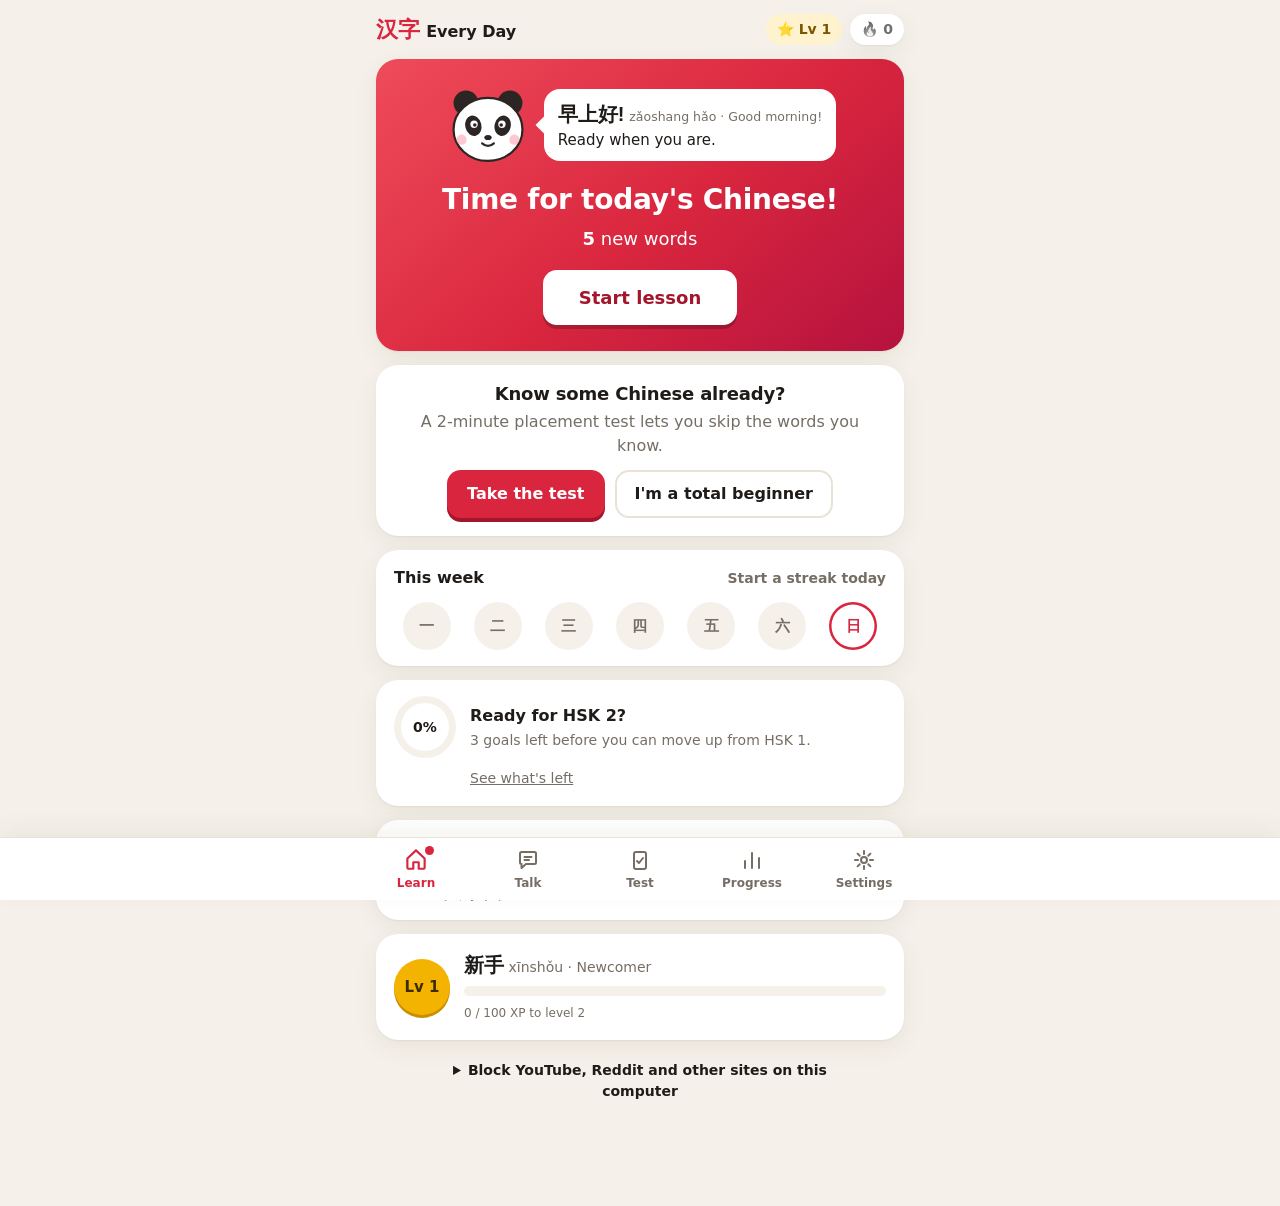
==== commit a42f4b33: "Add a ready-for-HSK-2 tracker and a Talk tab with daily conversations The Learn and Progress tabs no" ====
--- a/docs/index.html
+++ b/docs/index.html
@@ -19,6 +19,7 @@
   <script src="shared.js"></script>
   <script src="words.js"></script>
   <script src="levels.js"></script>
+  <script src="talk.js"></script>
   <script src="fun.js"></script>
   <script src="app.js"></script>
 </body>
--- a/docs/styles.css
+++ b/docs/styles.css
@@ -289,7 +289,7 @@
 /* ---------- tab bar ---------- */
 
 .tabs { position: fixed; left: 0; right: 0; bottom: 0; z-index: 10; background: var(--surface); box-shadow: 0 -1px 0 var(--line), 0 -8px 24px rgba(70, 45, 20, 0.06); padding-bottom: env(safe-area-inset-bottom); }
-.tabs > div { max-width: 560px; margin: 0 auto; display: grid; grid-template-columns: repeat(4, 1fr); }
+.tabs > div { max-width: 560px; margin: 0 auto; display: grid; grid-template-columns: repeat(5, 1fr); }
 .tabs button { all: unset; cursor: pointer; position: relative; display: grid; justify-items: center; gap: 2px; padding: 10px 0 8px; color: var(--muted); font-size: 12px; font-weight: 600; }
 .tabs button.on { color: var(--accent); }
 .tabs button.on svg { transform: translateY(-1px) scale(1.08); }
@@ -341,3 +341,64 @@
 .level-card .btn { width: 100%; margin-top: 4px; }
 .lvl-badge { flex: none; width: 64px; height: 64px; border-radius: 18px; background: var(--gold); color: #3d2b00; display: grid; place-items: center; font-size: 12px; font-weight: 800; line-height: 1; padding-top: 8px; box-shadow: 0 3px 0 var(--gold-deep); }
 .lvl-badge b { display: block; font-size: 26px; }
+
+/* Ready for HSK 2 */
+.ready { padding: 16px 18px; }
+.rd-head { display: flex; align-items: center; gap: 14px; }
+.rd-head > div:last-child { display: grid; gap: 2px; }
+.rd-head small { color: var(--muted); font-size: 14px; }
+.ready > .link { display: inline-block; margin: 10px 0 0 76px; font-size: 14px; }
+.ring { --p: 0; flex: none; width: 62px; height: 62px; border-radius: 50%; display: grid; place-items: center; background: conic-gradient(var(--accent) calc(var(--p) * 1%), var(--sunken) 0); }
+.ring b { width: 48px; height: 48px; border-radius: 50%; background: var(--surface); display: grid; place-items: center; font-size: 14px; }
+.done-ready { background: var(--gold-bg); box-shadow: inset 0 0 0 2px var(--gold), var(--shadow); }
+.done-ready small { color: var(--gold-ink) !important; }
+.rd-emoji { font-size: 36px; }
+.goals { list-style: none; padding: 0; margin: 16px 0 0; display: grid; gap: 16px; }
+.goals li { display: grid; gap: 4px; }
+.g-top { display: flex; align-items: center; gap: 8px; }
+.g-check { flex: none; width: 22px; height: 22px; border-radius: 50%; border: 2px solid var(--line); display: grid; place-items: center; font-size: 13px; font-weight: 800; color: #fff; }
+.met .g-check { background: var(--good); border-color: var(--good); }
+.goals .bar div { background: var(--accent); }
+.met .bar div { background: var(--good); }
+.g-have { color: var(--text); font-weight: 600; font-size: 13px; }
+.g-hint { color: var(--muted); font-size: 13px; }
+.btn.small { padding: 6px 12px; font-size: 14px; justify-self: start; margin-top: 4px; }
+
+/* Talk */
+.talk-teaser { all: unset; box-sizing: border-box; cursor: pointer; display: flex; align-items: center; gap: 14px; width: 100%; background: var(--surface); border-radius: 22px; padding: 14px 18px; box-shadow: var(--shadow); margin-bottom: 14px; }
+.tt-icon { font-size: 28px; }
+.tt-text { flex: 1; display: grid; }
+.tt-text small { color: var(--muted); font-size: 12px; font-weight: 700; text-transform: uppercase; letter-spacing: 0.06em; }
+.tt-go { font-size: 22px; color: var(--muted); font-weight: 700; }
+.today-talk h2 { font-size: 22px; }
+.key { background: var(--sunken); border-radius: 14px; padding: 12px 14px; color: var(--text) !important; display: grid; gap: 2px; }
+.key .hanzi-inline { font-size: 22px; }
+.key small { color: var(--muted); }
+.talk-row { all: unset; box-sizing: border-box; cursor: pointer; display: flex; width: 100%; gap: 12px; padding: 14px 0; border-bottom: 1px solid var(--line); }
+.talk-row:last-child { border-bottom: 0; }
+.talk-row span:nth-child(2) { flex: 1; color: var(--muted); }
+.talk-row .hanzi-inline { min-width: 112px; }
+.back { display: inline-block; margin: 4px 0 0; font-size: 15px; text-decoration: none; }
+.toggles { display: flex; gap: 8px; flex-wrap: wrap; margin-bottom: 14px; }
+.chip { font: inherit; font-size: 14px; font-weight: 700; padding: 6px 14px; border-radius: 999px; border: 2px solid var(--line); background: var(--surface); color: var(--muted); cursor: pointer; }
+.chip.on { border-color: var(--accent); color: var(--accent); }
+.chat { display: grid; gap: 10px; margin-bottom: 16px; }
+.msg { display: flex; }
+.msg.me { justify-content: flex-end; }
+.bubble-btn { all: unset; cursor: pointer; display: grid; gap: 2px; max-width: 82%; padding: 10px 14px; border-radius: 20px; background: var(--surface); box-shadow: var(--shadow); text-align: left; }
+.them .bubble-btn { border-bottom-left-radius: 6px; }
+.me .bubble-btn { border-bottom-right-radius: 6px; background: var(--good-bg); }
+.msg.ok .bubble-btn { box-shadow: inset 0 0 0 2px var(--good); }
+.msg.fixed .bubble-btn { box-shadow: inset 0 0 0 2px var(--bad); }
+.msg-zh { font: 22px/1.35 var(--hanzi); }
+.msg-py { color: var(--accent); font-size: 14px; font-weight: 600; }
+.msg-en { color: var(--muted); font-size: 14px; }
+.msg-note { margin: -4px 4px 0 auto; font-size: 13px; color: var(--bad); text-align: right; }
+.chat .msg { animation: rise 0.25s both; }
+.your-turn .label { margin-top: 8px; }
+.opt-btn.say { display: grid; gap: 2px; text-align: left; padding: 12px 16px; }
+.opt-btn.say small { color: var(--muted); }
+.center { text-align: center; }
+@media (max-width: 380px) {
+  .tabs button { font-size: 11px; }
+}
